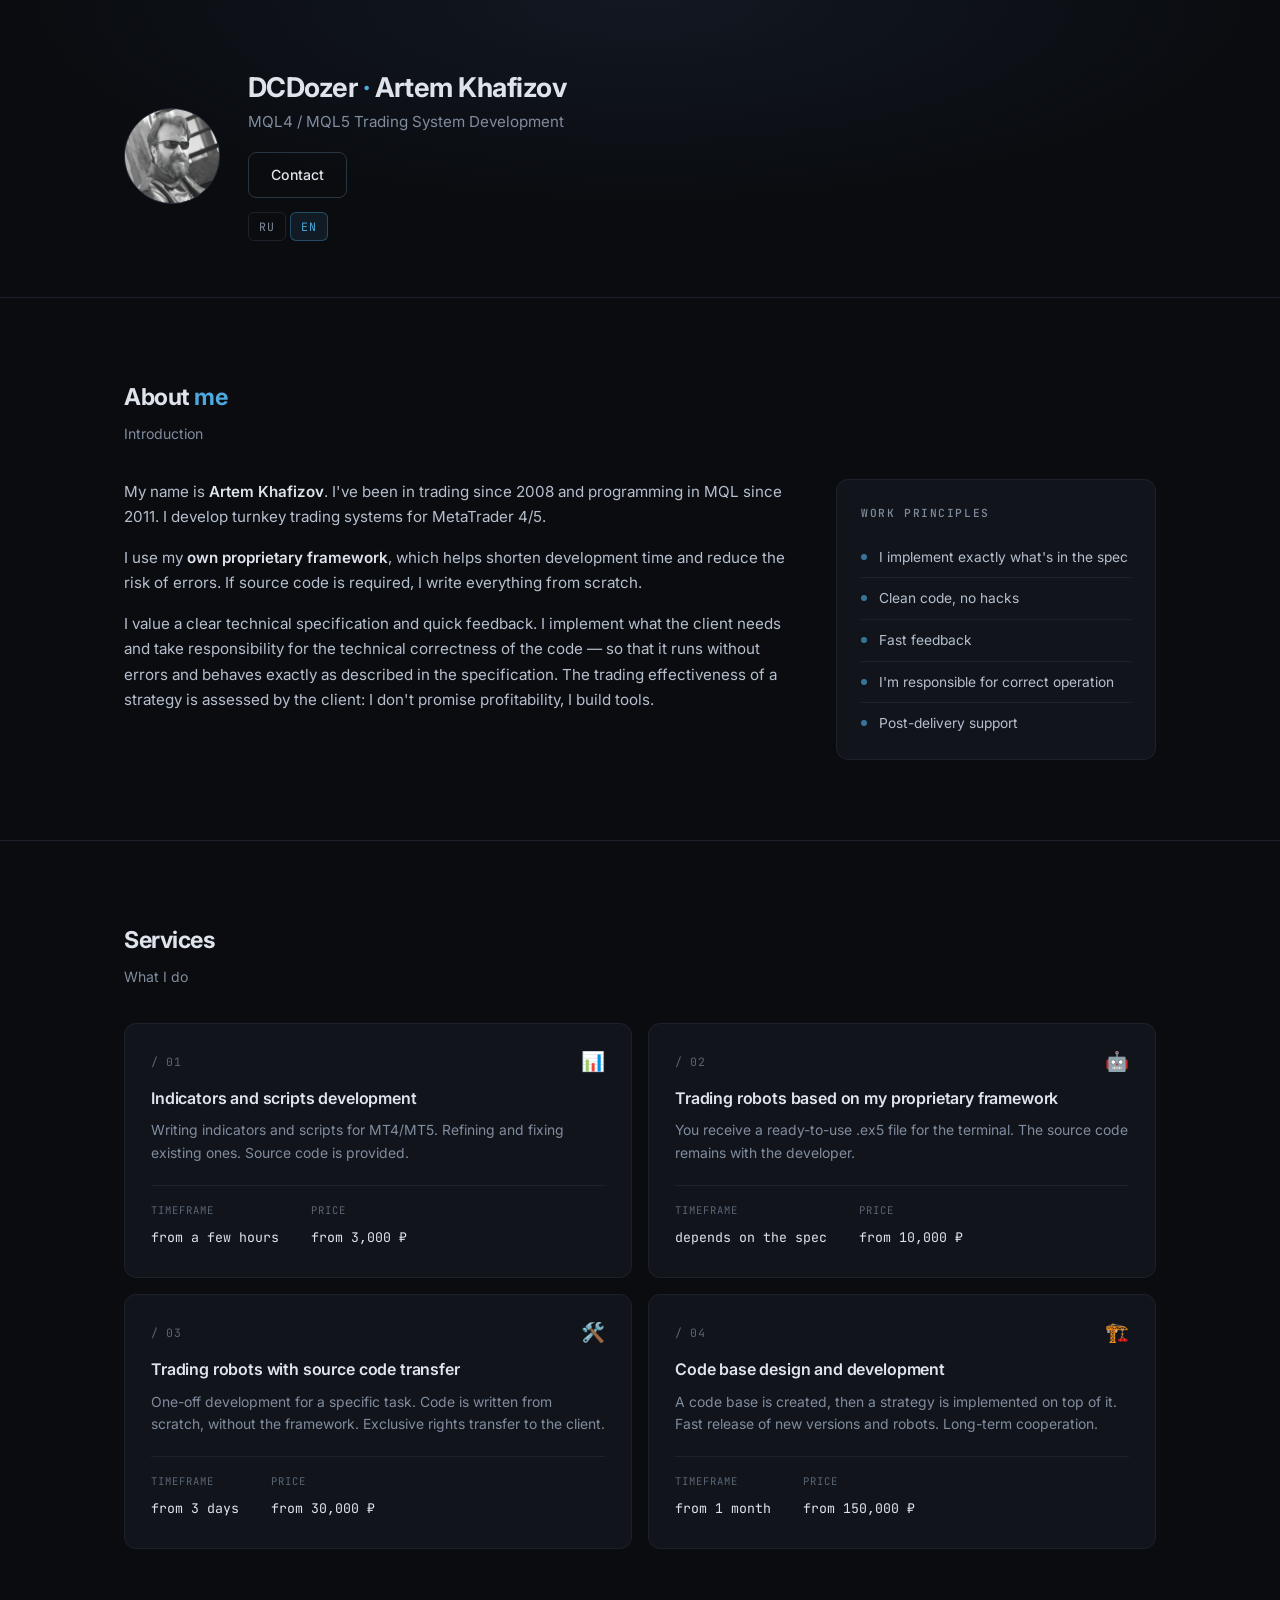
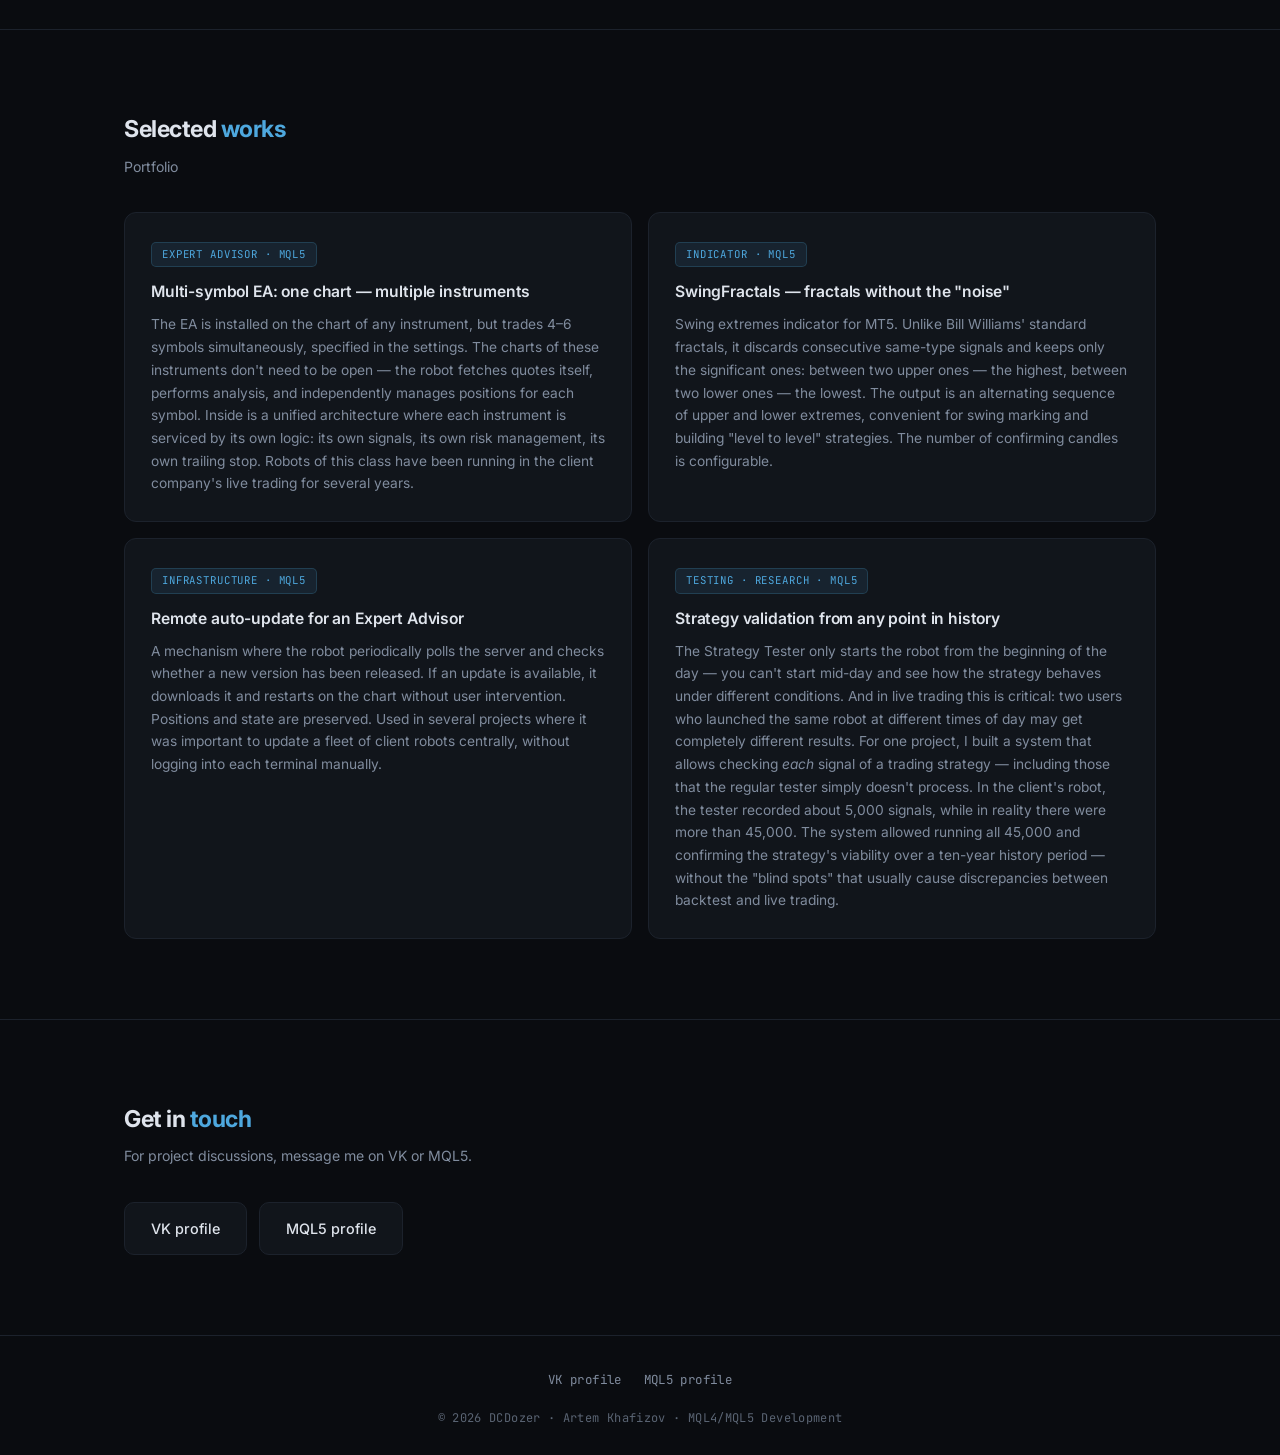
==== en/index.html @ 862bb71e "Add files via upload Initial upload" ====
<!DOCTYPE html>
<html lang="en">
<head>
    <meta charset="UTF-8">
    <meta name="viewport" content="width=device-width, initial-scale=1.0">
    <title>DCDozer — MQL4/MQL5 Trading System Development</title>
    <meta name="description" content="Development of trading robots, indicators and scripts for MetaTrader 4/5. Automation of trading strategies.">

    <link rel="canonical" href="https://dcdozer.github.io/en/">
    <link rel="alternate" hreflang="ru" href="https://dcdozer.github.io/ru/">
    <link rel="alternate" hreflang="en" href="https://dcdozer.github.io/en/">
    <link rel="alternate" hreflang="x-default" href="https://dcdozer.github.io/en/">
	
	<meta property="og:type" content="website">
	<meta property="og:locale" content="en_US">
	<meta property="og:url" content="https://dcdozer.github.io/en/">
	<meta property="og:title" content="DCDozer — MQL4/MQL5 Trading System Development">
	<meta property="og:description" content="Development of trading robots, indicators and scripts for MetaTrader 4/5. Automation of trading strategies.">
	<meta property="og:image" content="https://dcdozer.github.io/avatar.png">

    <link rel="icon" href="/favicon.svg" type="image/svg+xml">
	
	<link rel="preconnect" href="https://fonts.googleapis.com">
    <link rel="preconnect" href="https://fonts.gstatic.com" crossorigin>
    <link href="https://fonts.googleapis.com/css2?family=Inter:wght@400;500;600;700&family=JetBrains+Mono:wght@400;500&display=swap" rel="stylesheet">

    <link rel="stylesheet" href="../style.css">
    <script src="../lang.js"></script>
</head>
<body>

    <!-- ========== HERO ========== -->
    <header>
        <div class="hero-inner">

            <div class="avatar">
                <img src="../avatar.png" alt="DCDozer — Artem Khafizov">
            </div>

            <div>
                <div class="hero-name">DCDozer <span>·</span> Artem Khafizov</div>
                <div class="hero-role">MQL4 / MQL5 Trading System Development</div>

                <div class="hero-actions">
                    <a href="#contact" class="btn btn-ghost">Contact</a>
                </div>

                <div class="lang-switch" aria-label="Language">
                    <a href="../ru/" data-lang="ru">RU</a>
                    <span class="active">EN</span>
                </div>
            </div>

        </div>
    </header>

    <!-- ========== ABOUT ========== -->
    <section id="about">
        <div class="wrap">

            <div class="sec-head reveal">
                <h2>About <span>me</span></h2>
                <p>Introduction</p>
            </div>

            <div class="about-grid">

                <div class="about-text reveal">
                    <p>
                        My name is <span class="hl">Artem Khafizov</span>. I've been in
                        trading since 2008 and programming in MQL since 2011. I develop
                        turnkey trading systems for MetaTrader 4/5.
                    </p>
                    <p>
                        I use my <span class="hl">own proprietary framework</span>, which
                        helps shorten development time and reduce the risk of errors. If
                        source code is required, I write everything from scratch.
                    </p>
                    <p>
                        I value a clear technical specification and quick feedback. I
                        implement what the client needs and take responsibility for the
                        technical correctness of the code — so that it runs without errors
                        and behaves exactly as described in the specification. The trading
                        effectiveness of a strategy is assessed by the client: I don't
                        promise profitability, I build tools.
                    </p>
                </div>

                <aside class="side reveal">
                    <h4>Work principles</h4>
                    <ul>
                        <li>I implement exactly what's in the spec</li>
                        <li>Clean code, no hacks</li>
                        <li>Fast feedback</li>
                        <li>I'm responsible for correct operation</li>
                        <li>Post-delivery support</li>
                    </ul>
                </aside>

            </div>
        </div>
    </section>

    <!-- ========== SERVICES ========== -->
    <section id="services" class="bordered">
        <div class="wrap">

            <div class="sec-head reveal">
                <h2>Services</h2>
                <p>What I do</p>
            </div>

            <div class="svc-grid">

                <div class="svc reveal">
                    <div class="svc-top">
                        <span class="svc-num">/ 01</span>
                        <span class="svc-ico">📊</span>
                    </div>
                    <h3>Indicators and scripts development</h3>
                    <p>Writing indicators and scripts for MT4/MT5. Refining and fixing existing ones. Source code is provided.</p>
                    <div class="svc-meta">
                        <div><span class="k">Timeframe</span><span class="v">from a few hours</span></div>
                        <div><span class="k">Price</span><span class="v">from 3,000 ₽</span></div>
                    </div>
                </div>

                <div class="svc reveal">
                    <div class="svc-top">
                        <span class="svc-num">/ 02</span>
                        <span class="svc-ico">🤖</span>
                    </div>
                    <h3>Trading robots based on my proprietary framework</h3>
                    <p>You receive a ready-to-use .ex5 file for the terminal. The source code remains with the developer.</p>
                    <div class="svc-meta">
                        <div><span class="k">Timeframe</span><span class="v">depends on the spec</span></div>
                        <div><span class="k">Price</span><span class="v">from 10,000 ₽</span></div>
                    </div>
                </div>

                <div class="svc reveal">
                    <div class="svc-top">
                        <span class="svc-num">/ 03</span>
                        <span class="svc-ico">🛠️</span>
                    </div>
                    <h3>Trading robots with source code transfer</h3>
                    <p>One-off development for a specific task. Code is written from scratch, without the framework. Exclusive rights transfer to the client.</p>
                    <div class="svc-meta">
                        <div><span class="k">Timeframe</span><span class="v">from 3 days</span></div>
                        <div><span class="k">Price</span><span class="v">from 30,000 ₽</span></div>
                    </div>
                </div>

                <div class="svc reveal">
                    <div class="svc-top">
                        <span class="svc-num">/ 04</span>
                        <span class="svc-ico">🏗️</span>
                    </div>
                    <h3>Code base design and development</h3>
                    <p>A code base is created, then a strategy is implemented on top of it. Fast release of new versions and robots. Long-term cooperation.</p>
                    <div class="svc-meta">
                        <div><span class="k">Timeframe</span><span class="v">from 1 month</span></div>
                        <div><span class="k">Price</span><span class="v">from 150,000 ₽</span></div>
                    </div>
                </div>

            </div>
        </div>
    </section>

    <!-- ========== PORTFOLIO ========== -->
    <section id="portfolio" class="bordered">
        <div class="wrap">

            <div class="sec-head reveal">
                <h2>Selected <span>works</span></h2>
                <p>Portfolio</p>
            </div>

            <div class="pf-grid">

                <div class="pf reveal">
                    <span class="tag">Expert Advisor · MQL5</span>
                    <h3>Multi-symbol EA: one chart — multiple instruments</h3>
                    <p>
                        The EA is installed on the chart of any instrument, but trades
                        4–6 symbols simultaneously, specified in the settings. The charts
                        of these instruments don't need to be open — the robot fetches
                        quotes itself, performs analysis, and independently manages
                        positions for each symbol. Inside is a unified architecture where
                        each instrument is serviced by its own logic: its own signals,
                        its own risk management, its own trailing stop. Robots of this
                        class have been running in the client company's live trading for
                        several years.
                    </p>
                </div>

                <div class="pf reveal">
                    <span class="tag">Indicator · MQL5</span>
                    <h3>SwingFractals — fractals without the "noise"</h3>
                    <p>
                        Swing extremes indicator for MT5. Unlike Bill Williams' standard
                        fractals, it discards consecutive same-type signals and keeps
                        only the significant ones: between two upper ones — the highest,
                        between two lower ones — the lowest. The output is an alternating
                        sequence of upper and lower extremes, convenient for swing marking
                        and building "level to level" strategies. The number of confirming
                        candles is configurable.
                    </p>
                </div>

                <div class="pf reveal">
                    <span class="tag">Infrastructure · MQL5</span>
                    <h3>Remote auto-update for an Expert Advisor</h3>
                    <p>
                        A mechanism where the robot periodically polls the server and
                        checks whether a new version has been released. If an update is
                        available, it downloads it and restarts on the chart without user
                        intervention. Positions and state are preserved. Used in several
                        projects where it was important to update a fleet of client robots
                        centrally, without logging into each terminal manually.
                    </p>
                </div>

                <div class="pf reveal">
                    <span class="tag">Testing · Research · MQL5</span>
                    <h3>Strategy validation from any point in history</h3>
                    <p>
                        The Strategy Tester only starts the robot from the beginning of
                        the day — you can't start mid-day and see how the strategy behaves
                        under different conditions. And in live trading this is critical:
                        two users who launched the same robot at different times of day
                        may get completely different results. For one project, I built a
                        system that allows checking <em>each</em> signal of a trading
                        strategy — including those that the regular tester simply doesn't
                        process. In the client's robot, the tester recorded about 5,000
                        signals, while in reality there were more than 45,000. The system
                        allowed running all 45,000 and confirming the strategy's viability
                        over a ten-year history period — without the "blind spots" that
                        usually cause discrepancies between backtest and live trading.
                    </p>
                </div>

            </div>
        </div>
    </section>

    <!-- ========== CONTACT ========== -->
    <section id="contact" class="bordered">
        <div class="wrap">

            <div class="sec-head reveal">
                <h2>Get in <span>touch</span></h2>
                <p>For project discussions, message me on VK or MQL5.</p>
            </div>

            <div class="contact-links reveal">
                <a href="https://vk.com/dcdozer" target="_blank" rel="noopener" class="contact-link">
                    VK profile
                </a>
                <a href="https://www.mql5.com/en/users/dcdozer" target="_blank" rel="noopener" class="contact-link">
                    MQL5 profile
                </a>
            </div>

        </div>
    </section>

    <!-- ========== FOOTER ========== -->
    <footer>
        <div class="wrap footer-inner">

            <div class="footer-links">
                <a href="https://vk.com/dcdozer" target="_blank" rel="noopener" class="footer-link">
                    VK profile
                </a>
                <a href="https://www.mql5.com/en/users/dcdozer" target="_blank" rel="noopener" class="footer-link">
                    MQL5 profile
                </a>
            </div>

            <div class="footer-copy">
                © <span id="footer-year"></span> DCDozer · Artem Khafizov · MQL4/MQL5 Development
            </div>

        </div>
    </footer>

    <script src="../script.js"></script>

</body>
</html>
---- style.css ----
/* =========================================================
   DCDozer — тёмная тема, спокойный инженерный стиль
   ========================================================= */

/* ---------- Переменные ---------- */
:root{
    --bg:           #0a0c10;      /* основной фон                  */
    --panel:        #11151b;      /* фон карточек                  */
    --panel-h:      #141922;      /* фон карточки при наведении    */
    --border:       #1c222c;      /* обычная граница               */
    --border-h:     #2a3542;      /* граница при наведении         */
    --text:         #dfe4ec;      /* основной текст                */
    --muted:        #808c9e;      /* приглушённый текст            */
    --dim:          #5a6473;      /* самый тихий текст             */
    --accent:       #4ea8de;      /* акцент                        */
    --accent-soft:  rgba(78,168,222,.10);
    --radius:       12px;

    --sans: 'Inter', system-ui, -apple-system, 'Segoe UI', Roboto, sans-serif;
    --mono: 'JetBrains Mono', ui-monospace, SFMono-Regular, Menlo, monospace;
}

/* ---------- Сброс ---------- */
*,*::before,*::after{
    box-sizing:border-box;
    margin:0;
    padding:0;
}

html{
    scroll-behavior:smooth;
}

body{
    font-family:var(--sans);
    background:var(--bg);
    color:var(--text);
    line-height:1.65;
    -webkit-font-smoothing:antialiased;
}

a{
    color:var(--accent);
    text-decoration:none;
}

img{
    display:block;
    max-width:100%;
}

/* ---------- Общая обёртка и секции ---------- */
.wrap{
    max-width:1080px;
    margin:0 auto;
    padding:0 24px;
}

section{
    scroll-margin-top:80px;   /* чтобы якорные ссылки не прятались под шапкой */
    padding:80px 0;
}

/* Класс для секций, у которых нужна линия сверху */
.bordered{
    border-top:1px solid var(--border);
}

/* ---------- Шапка ---------- */
header{
    padding:72px 0 56px;
    border-bottom:1px solid var(--border);
    background:radial-gradient(ellipse 70% 100% at 50% 0%, #121822 0%, transparent 70%);
}

.hero-inner{
    display:flex;
    gap:28px;
    align-items:center;
    max-width:1080px;
    margin:0 auto;
    padding:0 24px;
}

.avatar{
    width:96px;
    height:96px;
    border-radius:50%;
    overflow:hidden;
    border:1px solid var(--border-h);
    flex-shrink:0;
    background:#161b23;
}

.avatar img{
    width:100%;
    height:100%;
    object-fit:cover;
}

.hero-name{
    font-size:1.7rem;
    font-weight:700;
    letter-spacing:-.02em;
    line-height:1.15;
    margin-bottom:6px;
}

.hero-name span{
    color:var(--accent);
}

.hero-role{
    color:var(--muted);
    font-size:.95rem;
    margin-bottom:18px;
}

.hero-actions{
    display:flex;
    gap:12px;
    flex-wrap:wrap;
}

/* ---------- Переключатель языка ---------- */
.lang-switch{
    display:inline-flex;
    gap:4px;
    font-family:var(--mono);
    font-size:.72rem;
    letter-spacing:.08em;
    margin-top:14px;
}

.lang-switch a,
.lang-switch .active{
    padding:4px 10px;
    border-radius:6px;
    border:1px solid var(--border);
    text-decoration:none;
}

.lang-switch .active{
    color:var(--accent);
    border-color:rgba(78,168,222,.35);
    background:var(--accent-soft);
}

.lang-switch a{
    color:var(--muted);
}
.lang-switch a:hover{
    color:var(--text);
    border-color:var(--border-h);
}

/* ---------- Кнопки ---------- */
.btn{
    display:inline-flex;
    align-items:center;
    gap:8px;
    padding:10px 22px;
    border-radius:8px;
    font-size:.88rem;
    font-weight:500;
    border:1px solid transparent;
    cursor:pointer;
    transition:background .2s, border-color .2s, color .2s, transform .2s;
}

.btn-primary{
    background:var(--accent);
    color:#06111c;
    font-weight:600;
}
.btn-primary:hover{
    background:#6bb9e6;
    transform:translateY(-1px);
}

.btn-ghost{
    border-color:var(--border-h);
    color:var(--text);
}
.btn-ghost:hover{
    border-color:var(--accent);
    color:var(--accent);
}

/* ---------- Заголовки секций ---------- */
.sec-head{
    margin-bottom:34px;
}

.sec-head h2{
    font-size:1.45rem;
    font-weight:700;
    letter-spacing:-.02em;
    margin-bottom:6px;
}

.sec-head h2 span{
    color:var(--accent);
}

.sec-head p{
    color:var(--muted);
    font-size:.88rem;
}

/* ---------- Обо мне ---------- */
.about-grid{
    display:grid;
    grid-template-columns:1.35fr .65fr;
    gap:48px;
    align-items:start;
}

.about-text p{
    color:#b6bfcd;
    font-size:.95rem;
    margin-bottom:16px;
}
.about-text p:last-child{
    margin-bottom:0;
}

/* .hl — выделение имени, стажа, ключевых фраз */
.hl{
    color:var(--text);
    font-weight:600;
}

/* Боковая панель «Принципы работы» */
.side{
    background:var(--panel);
    border:1px solid var(--border);
    border-radius:var(--radius);
    padding:24px;
}

.side h4{
    font-family:var(--mono);
    font-size:.7rem;
    font-weight:500;
    letter-spacing:.14em;
    text-transform:uppercase;
    color:var(--muted);
    margin-bottom:14px;
}

.side ul{
    list-style:none;
}

.side li{
    font-size:.86rem;
    color:#b6bfcd;
    padding:9px 0 9px 18px;
    position:relative;
    border-bottom:1px solid var(--border);
}
.side li:last-child{
    border-bottom:none;
    padding-bottom:0;
}
.side li::before{
    content:'';
    position:absolute;
    left:0;
    top:17px;
    width:6px;
    height:6px;
    border-radius:50%;
    background:var(--accent);
    opacity:.65;
}

/* ---------- Услуги ---------- */
.svc-grid{
    display:grid;
    grid-template-columns:repeat(2,1fr);
    gap:16px;
}

.svc{
    background:var(--panel);
    border:1px solid var(--border);
    border-radius:var(--radius);
    padding:28px 26px;
    transition:border-color .22s, background .22s, transform .22s;
}
.svc:hover{
    border-color:var(--border-h);
    background:var(--panel-h);
    transform:translateY(-2px);
}

.svc-top{
    display:flex;
    align-items:center;
    justify-content:space-between;
    margin-bottom:16px;
}

.svc-num{
    font-family:var(--mono);
    font-size:.72rem;
    color:var(--dim);
    letter-spacing:.06em;
}

.svc-ico{
    font-size:1.2rem;
    line-height:1;
}

.svc h3{
    font-size:1rem;
    font-weight:600;
    letter-spacing:-.01em;
    margin-bottom:10px;
    line-height:1.4;
}

.svc p{
    font-size:.87rem;
    color:var(--muted);
}

/* Блок «срок / цена» внизу карточки */
.svc-meta{
    display:flex;
    gap:32px;
    margin-top:20px;
    padding-top:16px;
    border-top:1px solid var(--border);
}

.svc-meta .k{
    display:block;
    font-family:var(--mono);
    font-size:.66rem;
    text-transform:uppercase;
    letter-spacing:.1em;
    color:var(--dim);
    margin-bottom:3px;
}

.svc-meta .v{
    font-family:var(--mono);
    font-size:.83rem;
    color:var(--text);
}

/* ---------- Портфолио ---------- */
.pf-grid{
    display:grid;
    grid-template-columns:repeat(2,1fr);
    gap:16px;
}

.pf{
    background:var(--panel);
    border:1px solid var(--border);
    border-radius:var(--radius);
    padding:26px;
    transition:border-color .22s, background .22s, transform .22s;
}
.pf:hover{
    border-color:var(--border-h);
    background:var(--panel-h);
    transform:translateY(-2px);
}

.tag{
    display:inline-block;
    font-family:var(--mono);
    font-size:.67rem;
    letter-spacing:.08em;
    text-transform:uppercase;
    color:var(--accent);
    background:var(--accent-soft);
    border:1px solid rgba(78,168,222,.2);
    padding:3px 10px;
    border-radius:5px;
    margin-bottom:14px;
}

.pf h3{
    font-size:.98rem;
    font-weight:600;
    letter-spacing:-.01em;
    margin-bottom:10px;
    line-height:1.4;
}

.pf p{
    font-size:.86rem;
    color:var(--muted);
}

/* ---------- Контакты ---------- */
.contact-links{
    display:flex;
    gap:12px;
    flex-wrap:wrap;
    margin-top:8px;
}

.contact-link{
    display:inline-flex;
    align-items:center;
    background:var(--panel);
    border:1px solid var(--border);
    border-radius:10px;
    padding:14px 26px;
    color:var(--text);
    font-size:.9rem;
    font-weight:500;
    transition:border-color .2s, transform .2s;
}
.contact-link:hover{
    border-color:var(--accent);
    color:var(--text);
    transform:translateY(-1px);
}

/* ---------- Футер ---------- */
footer{
    border-top:1px solid var(--border);
    padding:34px 0 26px;
    font-family:var(--mono);
    font-size:.75rem;
    color:var(--dim);
    letter-spacing:.03em;
}

.footer-inner{
    display:flex;
    flex-direction:column;
    align-items:center;
    gap:18px;
    text-align:center;
}

.footer-links{
    display:flex;
    gap:22px;
    flex-wrap:wrap;
    justify-content:center;
}

.footer-link{
    color:var(--muted);
    font-size:.78rem;
    transition:color .2s;
}
.footer-link:hover{
    color:var(--accent);
}

.footer-copy{
    color:var(--dim);
}

/* ---------- Появление при скролле ---------- */
.reveal{
    opacity:0;
    transform:translateY(16px);
    transition:opacity .6s ease, transform .6s ease;
}
.reveal.in{
    opacity:1;
    transform:none;
}

/* ---------- Адаптив ---------- */
@media (max-width:900px){
    .about-grid{
        grid-template-columns:1fr;
        gap:32px;
    }
    .svc-grid,
    .pf-grid{
        grid-template-columns:1fr;
    }
}

@media (max-width:600px){
    header{
        padding:52px 0 40px;
    }

    /* На узких экранах аватар уходит наверх, текст — по центру */
    .hero-inner{
        flex-direction:column;
        text-align:center;
        gap:20px;
    }
    .hero-actions{
        justify-content:center;
    }
    .hero-name{
        font-size:1.4rem;
    }

    section{
        padding:60px 0;
    }

    .svc,
    .pf{
        padding:22px 20px;
    }
    .svc-meta{
        gap:22px;
    }

    .contact-links .contact-link{
        width:100%;
        justify-content:center;
    }
}
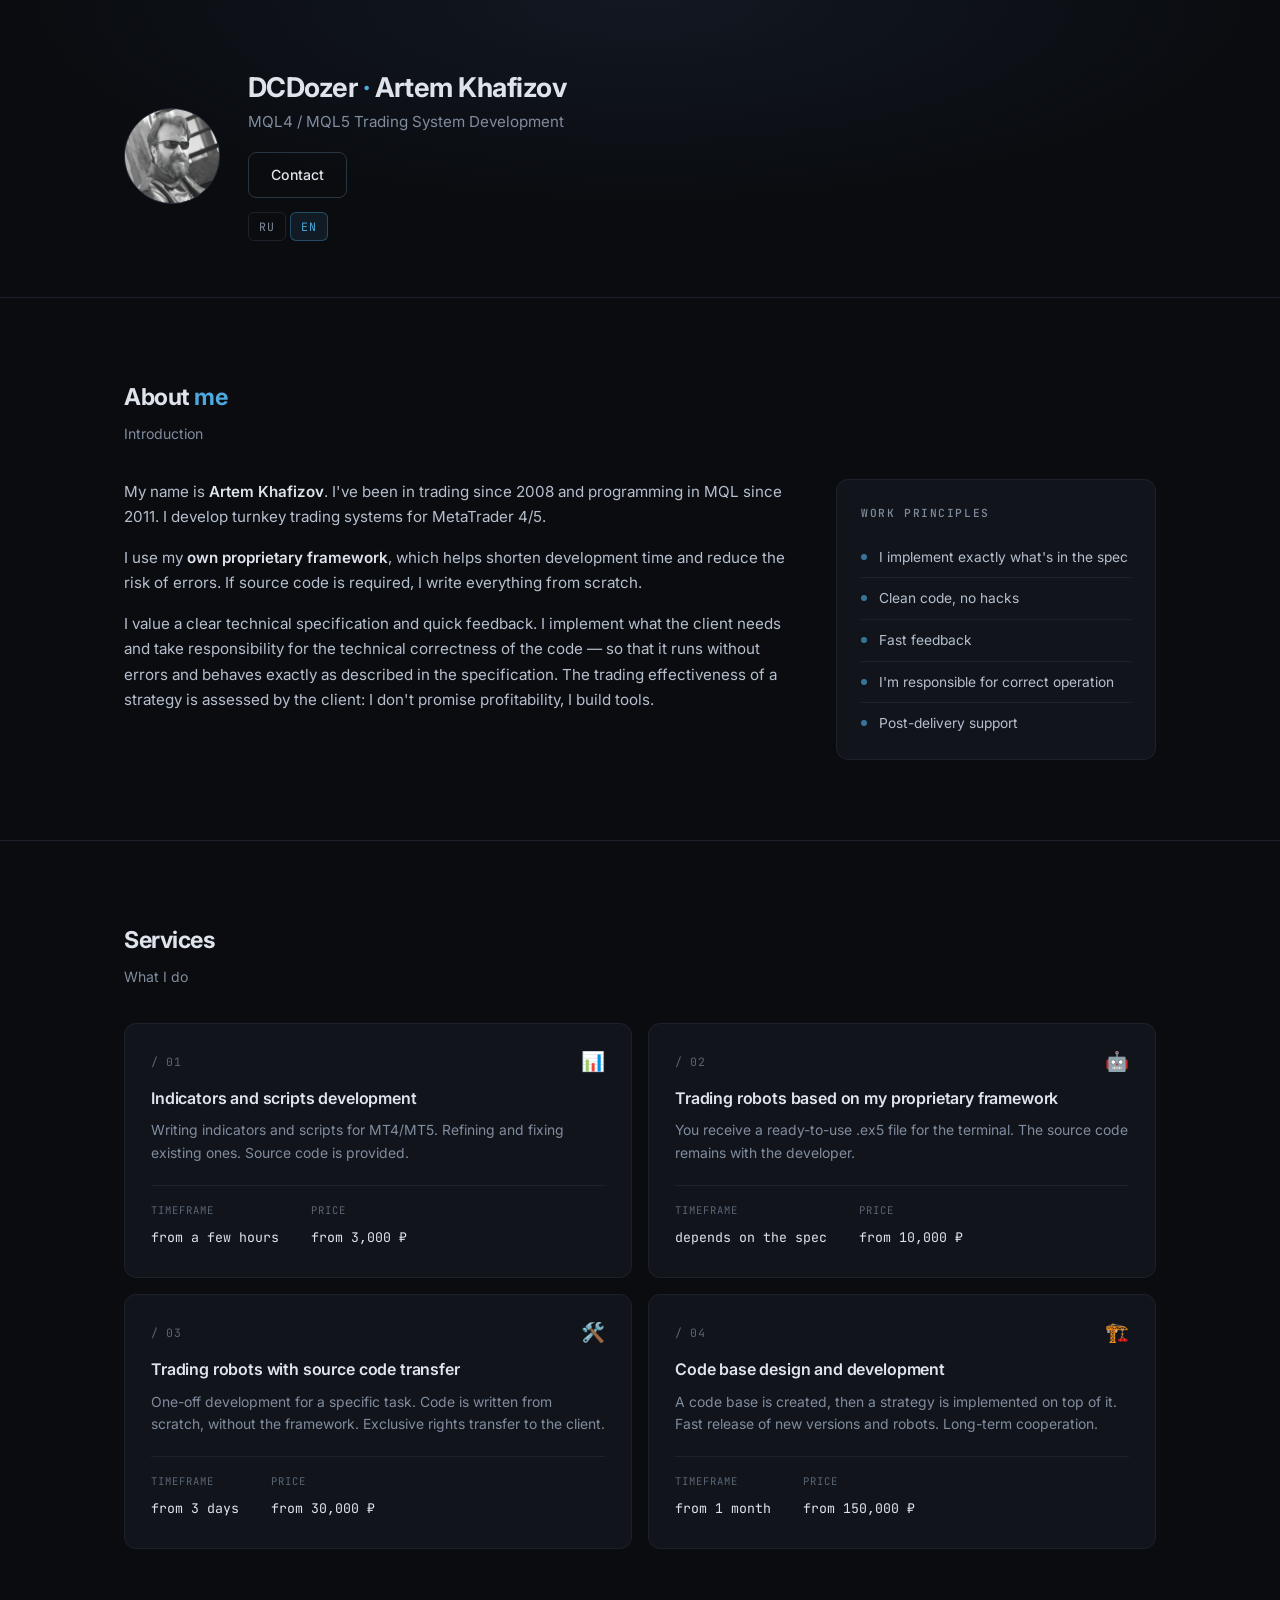
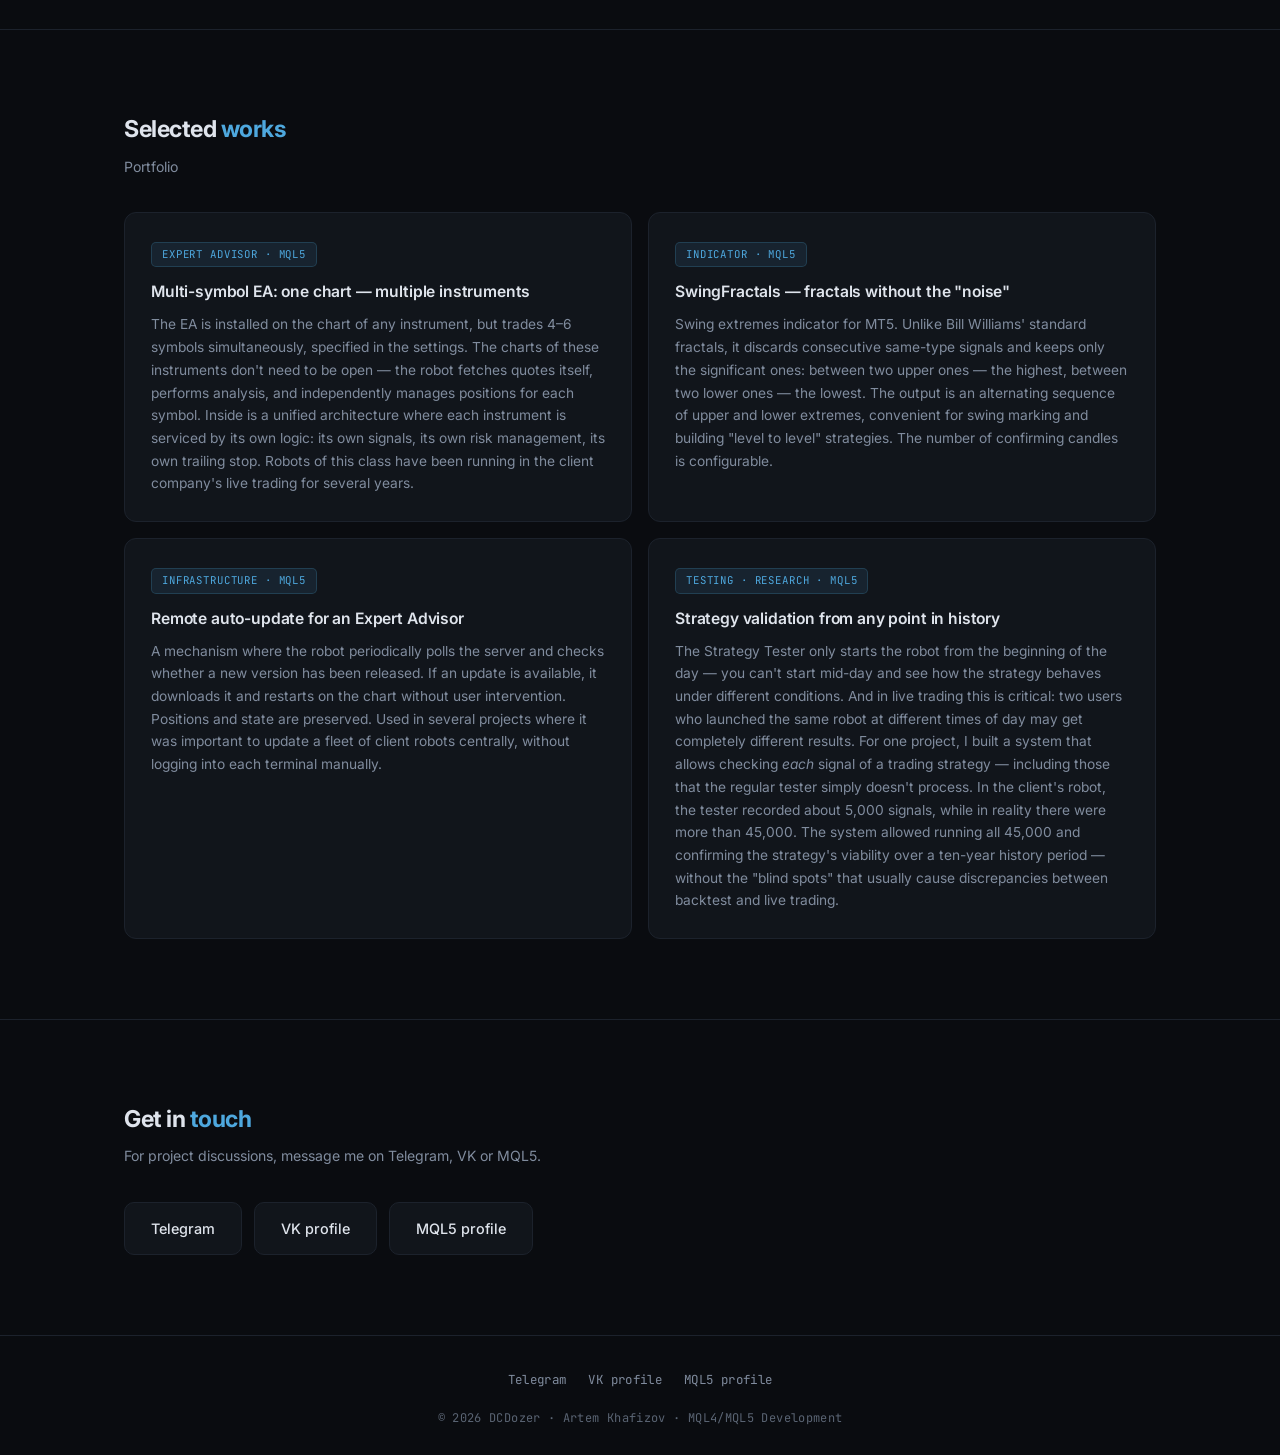
==== commit fdeca113: "Update index.html Добавил Telegram в контакты и подвал" ====
--- a/en/index.html
+++ b/en/index.html
@@ -3,6 +3,7 @@
 <head>
     <meta charset="UTF-8">
     <meta name="viewport" content="width=device-width, initial-scale=1.0">
+	<meta name="google-site-verification" content="gcNnPwMrFQW6bBkkfdleXghTYQS12rYeXDMrEP6nT_M" />
     <title>DCDozer — MQL4/MQL5 Trading System Development</title>
     <meta name="description" content="Development of trading robots, indicators and scripts for MetaTrader 4/5. Automation of trading strategies.">
 
@@ -25,7 +26,22 @@
     <link href="https://fonts.googleapis.com/css2?family=Inter:wght@400;500;600;700&family=JetBrains+Mono:wght@400;500&display=swap" rel="stylesheet">
 
     <link rel="stylesheet" href="../style.css">
+	<script data-goatcounter="https://dcdozer.goatcounter.com/count" async src="//gc.zgo.at/count.js"></script>
     <script src="../lang.js"></script>
+
+	<!-- Yandex.Metrika counter -->
+	<script type="text/javascript">
+	    (function(m,e,t,r,i,k,a){
+	        m[i]=m[i]||function(){(m[i].a=m[i].a||[]).push(arguments)};
+	        m[i].l=1*new Date();
+	        for (var j = 0; j < document.scripts.length; j++) {if (document.scripts[j].src === r) { return; }}
+	        k=e.createElement(t),a=e.getElementsByTagName(t)[0],k.async=1,k.src=r,a.parentNode.insertBefore(k,a)
+	    })(window, document,'script','https://mc.yandex.ru/metrika/tag.js?id=113107300', 'ym');
+	
+	    ym(113107300, 'init', {ssr:true, webvisor:true, clickmap:true, ecommerce:"dataLayer", referrer: document.referrer, url: location.href, accurateTrackBounce:true, trackLinks:true});
+	</script>
+	<noscript><div><img src="https://mc.yandex.ru/watch/113107300" style="position:absolute; left:-9999px;" alt="" /></div></noscript>
+	<!-- /Yandex.Metrika counter -->
 </head>
 <body>
 
@@ -251,10 +267,13 @@
 
             <div class="sec-head reveal">
                 <h2>Get in <span>touch</span></h2>
-                <p>For project discussions, message me on VK or MQL5.</p>
+                <p>For project discussions, message me on Telegram, VK or MQL5.</p>
             </div>
 
             <div class="contact-links reveal">
+                <a href="https://t.me/dcdozer" target="_blank" rel="noopener" class="contact-link">
+                    Telegram
+                </a>
                 <a href="https://vk.com/dcdozer" target="_blank" rel="noopener" class="contact-link">
                     VK profile
                 </a>
@@ -271,6 +290,9 @@
         <div class="wrap footer-inner">
 
             <div class="footer-links">
+                <a href="https://t.me/dcdozer" target="_blank" rel="noopener" class="footer-link">
+                    Telegram
+                </a>
                 <a href="https://vk.com/dcdozer" target="_blank" rel="noopener" class="footer-link">
                     VK profile
                 </a>
@@ -289,4 +311,4 @@
     <script src="../script.js"></script>
 
 </body>
-</html>+</html>
